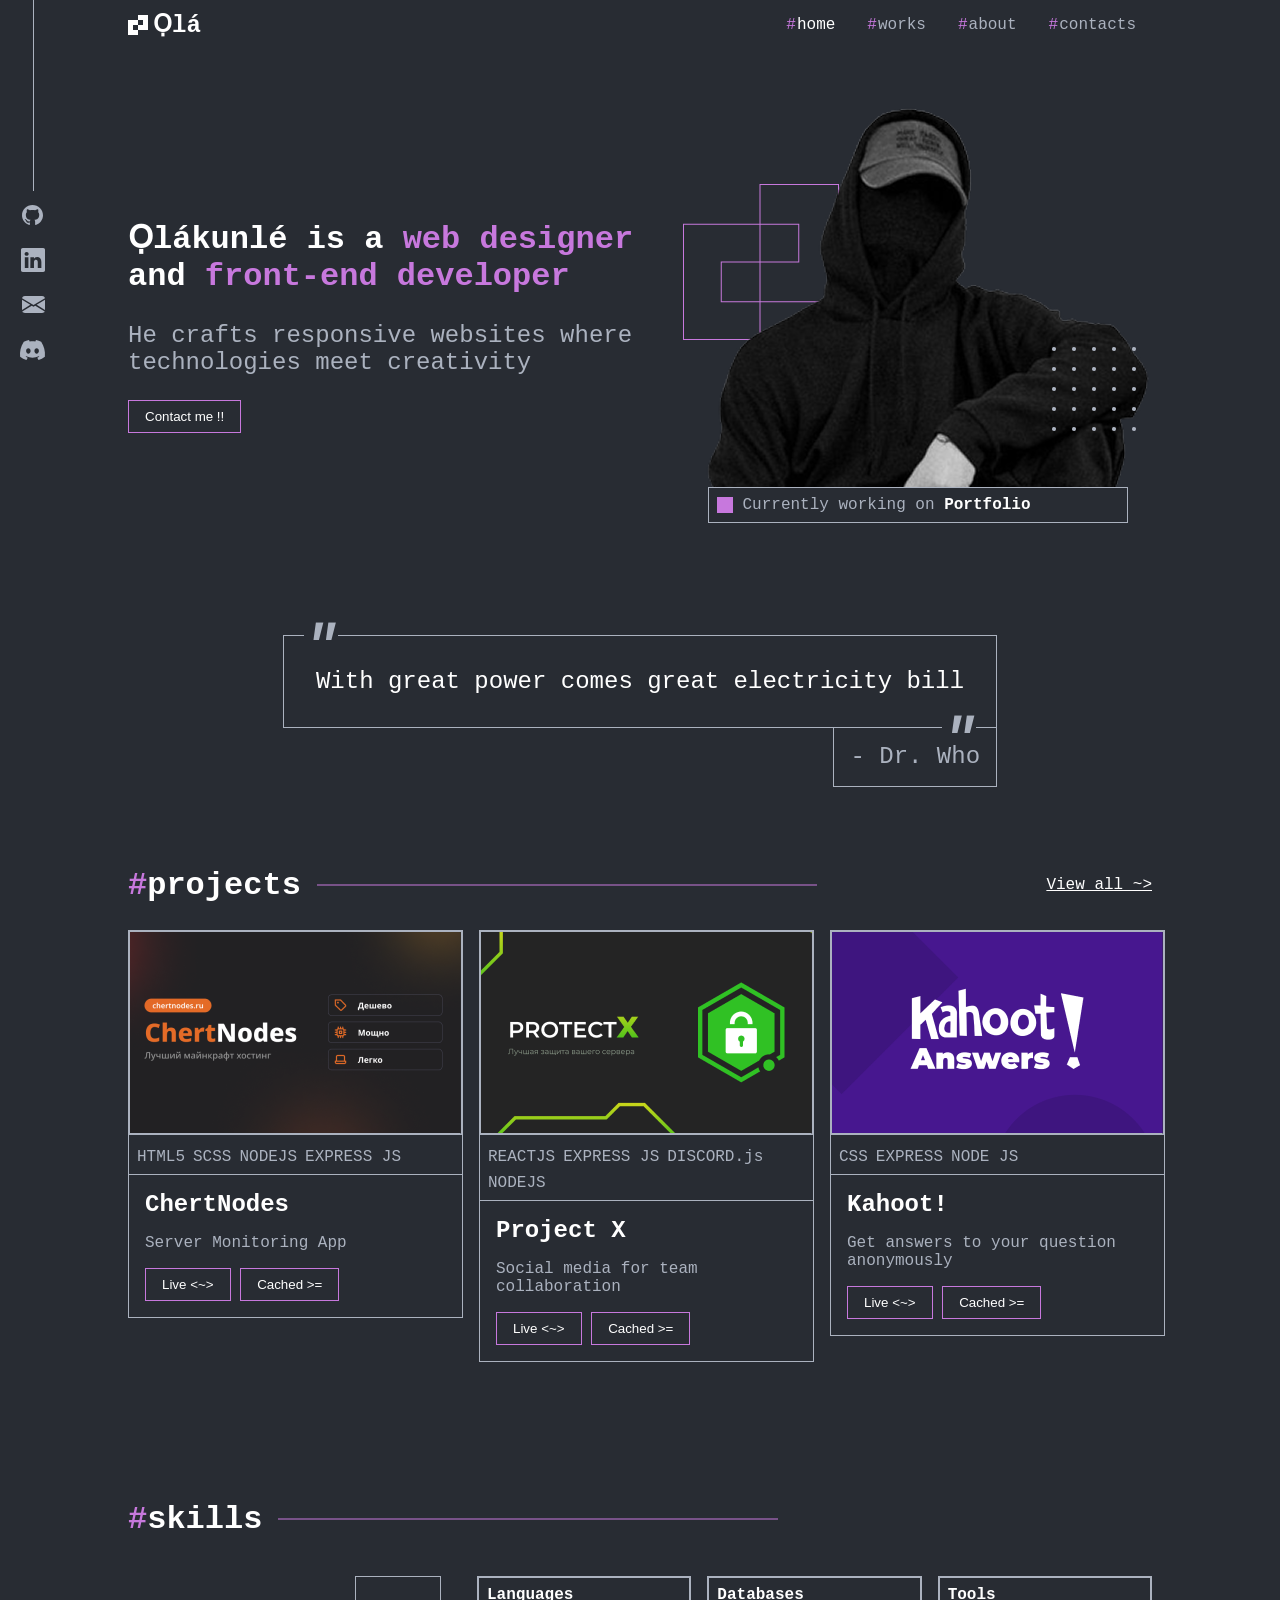
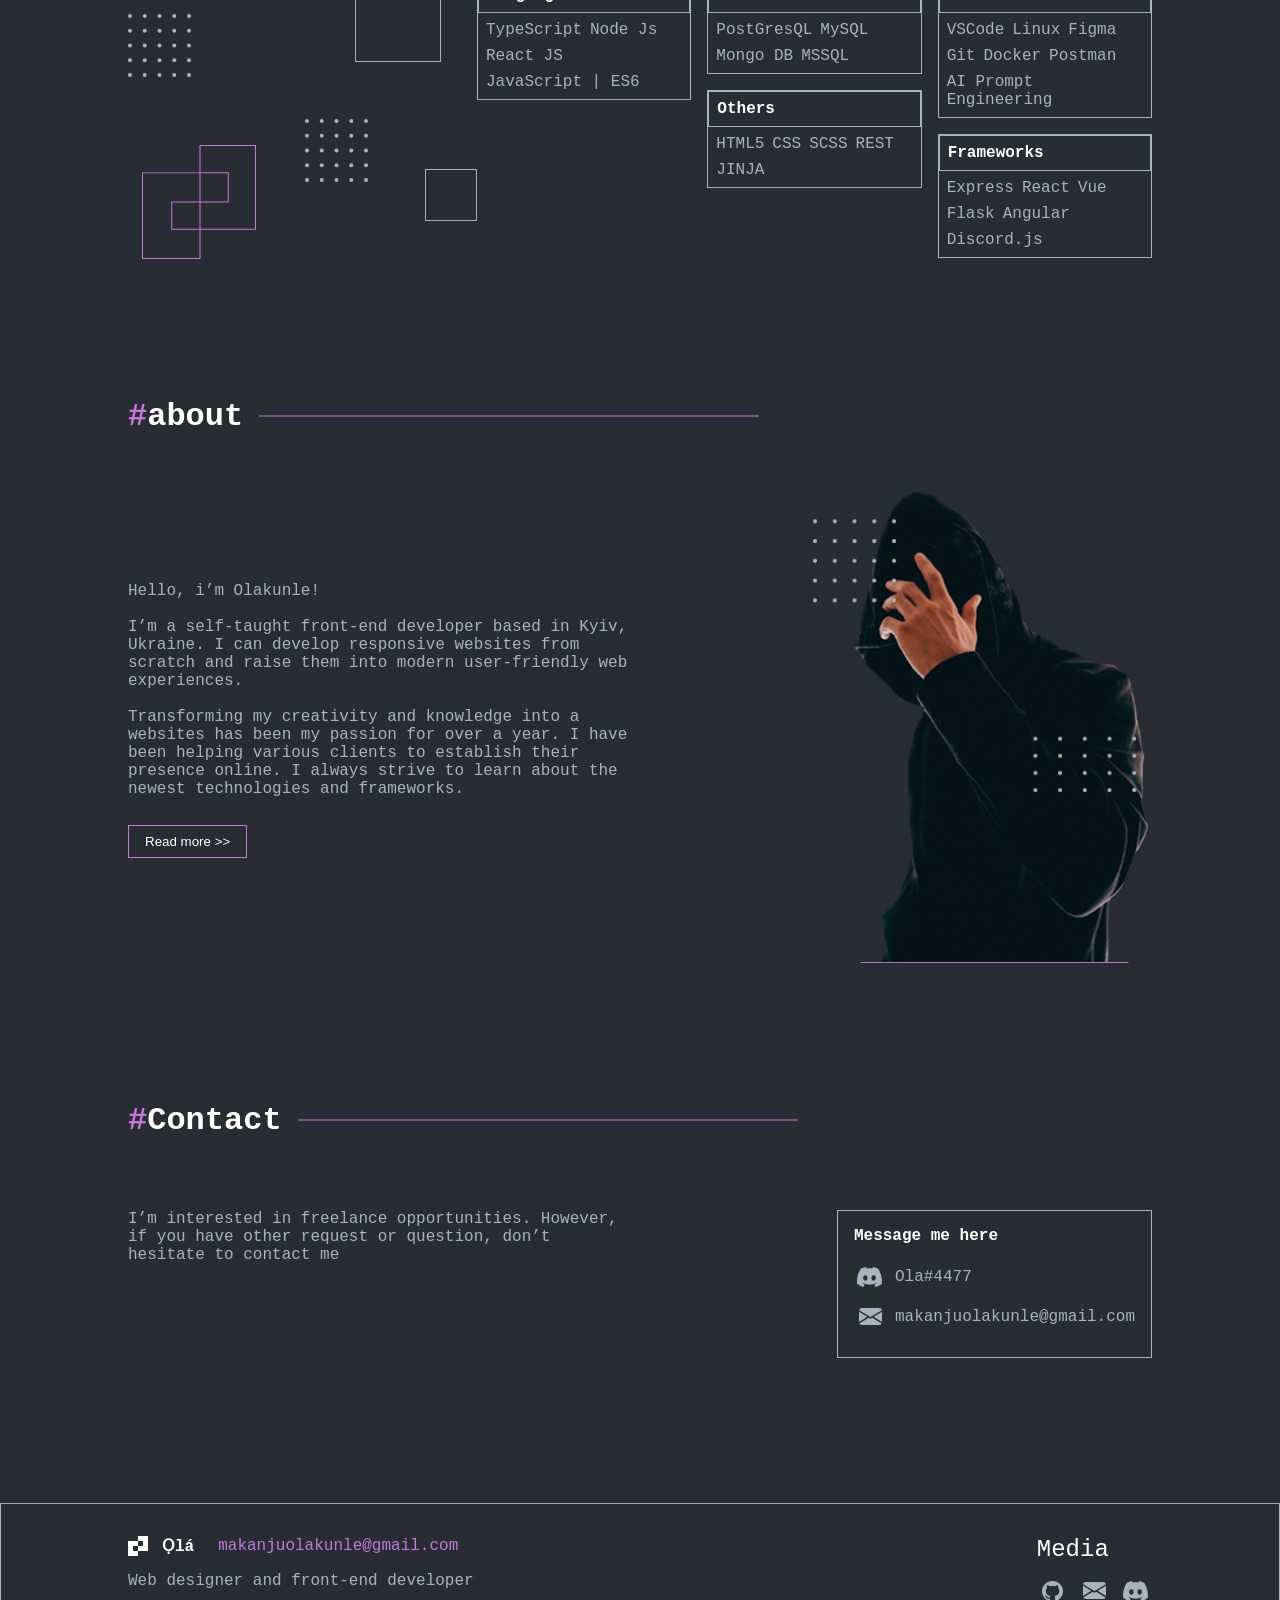
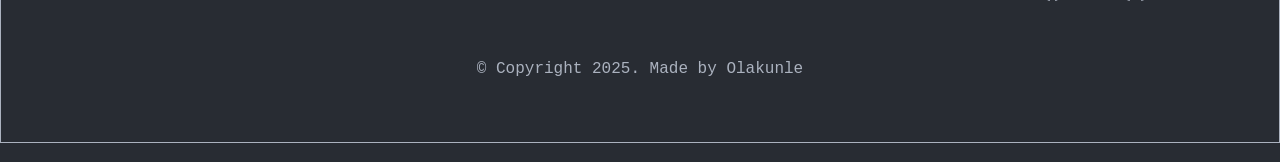
==== index.html @ f10565fb "adding portfolio landing page, structure and css" ====
<!DOCTYPE html>
<html lang="en">
<head>
    <meta charset="UTF-8">
    <meta name="viewport" content="width=device-width, initial-scale=1.0">
    <title>Portfolio</title>
    <link rel="stylesheet" href="global.css" />
    <link rel="stylesheet" href="theme.css" />
    <link rel="stylesheet" href="style.css" />
</head>
<body>
    <header>
        <nav class="navbar">
            <div class="logo-wrapper">
                <img src="assets/logo.svg" alt="website-logo" class="logo-img"/>
                <h1 class="logo">Ọlá</h1>
            </div>
            <ul class="nav-list">
                <li class="nav-item"><a href="index.html" class="nav-link">home</a></li>
                <li class="nav-item"><a href="works.html" class="nav-link">works</a></li>
                <li class="nav-item"><a href="about.html" class="nav-link">about</a></li>
                <li class="nav-item"><a href="contacts.html" class="nav-link">contacts</a></li>
            </ul>
        </nav>
    </header>

    <div class="social-links">
        <div class="social-links-line"></div>
        <ul>
            <li><a href="#"><img src="assets/Github.svg" alt="Github icon" /></a></li>
            <li><a href="#"><img src="assets/Linkedin.svg" alt="Github icon" /></a></li>
            <li><a href="#"><img src="assets/Email.svg" alt="Github icon" /></a></li>
            <li><a href="#"><img src="assets/Discord.svg" alt="Discord icon" /></a></li>
        </ul>
    </div>

    <main>
        <div class="main-container">
            <section class="hero">
                <div class="hero-content">
                    <h2>Ọlákunlé is a <span>web designer</span> and <span>front-end developer</span></h2>
                    <p>He crafts responsive websites where technologies meet creativity</p>
                    <button class="contact-button">Contact me !!</button>
                </div>
                <div class="hero-image">
                    <img src="assets/person.png" alt="photo of an anonymous web developer" />
                    <div class="portfolio-note-wrapper">
                        <div class="purple-square"></div>
                        <p class="portfolio-note">Currently working on <span>Portfolio</span></p>
                    </div>
                </div>
            </section>
            <section class="quote">
                <blockquote>With great power comes great electricity bill</blockquote>
                <figcaption>- Dr. Who</figcaption>
            </section>
            <section class="projects">
                <div class="section-header">
                    <h2>projects</h2>
                    <a href="projects.html" class="projects-link">View all ~></a>
                </div>
                <div class="project-cards">
                    <div class="project-card">
                        <img src="assets/pro2.png" alt="image of project" />
                        <ul>
                            <li>HTML5</li>
                            <li>SCSS</li>
                            <li>NODEJS</li>
                            <li>EXPRESS JS</li>
                        </ul>
                        <div class="project-info">
                            <h3>ChertNodes</h3>
                            <p>Server Monitoring App</p>
                            <div class="project-links">
                                <button><a>Live <~> </a></button>
                                <button><a>Cached >= </a></button>
                            </div>
                        </div>
                    </div>
                    <div class="project-card">
                        <img src="assets/pro3.png" alt="image of project" />
                        <ul>
                            <li>REACTJS</li>
                            <li>EXPRESS JS</li>
                            <li>DISCORD.js</li>
                            <li>NODEJS</li>
                        </ul>
                        <div class="project-info">
                            <h3>Project X</h3>
                            <p>Social media for team collaboration</p>
                            <div class="project-links">
                                <button><a>Live <~> </a></button>
                                <button><a>Cached >= </a></button>
                            </div>
                        </div>
                    </div>
                    <div class="project-card">
                        <img src="assets/pro1.png" alt="image of project" />
                        <ul>
                            <li>CSS</li>
                            <li>EXPRESS</li>
                            <li>NODE JS</li>
                        </ul>
                        <div class="project-info">
                            <h3>Kahoot!</h3>
                            <p>Get answers to your question anonymously</p>
                            <div class="project-links">
                                <button><a>Live <~> </a></button>
                                <button><a>Cached >= </a></button>
                            </div>
                        </div>
                    </div>
                </div>
            </section>
            <section class="skills">
                <div class="section-header">
                    <h2>skills</h2>
                </div>
                <div class="skills-content">
                    <img src="assets/skills.svg" alt="Illustration image of skills" />
                    <div class="skills-cards">
                        <div class="skill-group">
                            <div class="skill-category">
                                <h4>Languages</h4>
                                <ul>
                                    <li>TypeScript</li>
                                    <li>Node Js</li>
                                    <li>React JS</li>
                                    <li>JavaScript | ES6</li>
                                </ul>
                            </div>
                        </div>
                        <div class="skill-group">
                            <div class="skill-category">
                                <h4>Databases</h4>
                                <ul>
                                    <li>PostGresQL</li>
                                    <li>MySQL</li>
                                    <li>Mongo DB</li>
                                    <li>MSSQL</li>
                                </ul>
                            </div>
                            <div class="skill-category">
                                <h4>Others</h4>
                                <ul>
                                    <li>HTML5</li>
                                    <li>CSS</li>
                                    <li>SCSS</li>
                                    <li>REST</li>
                                    <li>JINJA</li>
                                </ul>
                            </div>
                        </div>
                        <div class="skill-group">
                            <div class="skill-category">
                                <h4>Tools</h4>
                                <ul>
                                    <li>VSCode</li>
                                    <li>Linux</li>
                                    <li>Figma</li>
                                    <li>Git</li>
                                    <li>Docker</li>
                                    <li>Postman</li>
                                    <li>AI Prompt Engineering</li>
                                </ul>
                            </div>
                            <div class="skill-category">
                                <h4>Frameworks</h4>
                                <ul>
                                    <li>Express</li>
                                    <li>React</li>
                                    <li>Vue</li>
                                    <li>Flask</li>
                                    <li>Angular</li>
                                    <li>Discord.js</li>
                                </ul>
                            </div>
                        </div>
                    </div>
                </div>
            </section>
            <section class="about">
                <div class="section-header">
                    <h2>about</h2>
                </div>
                <div class="about-content">
                    <div class="about-text">
                        <p>Hello, i’m Olakunle!
                        <br><br>
                        I’m a self-taught front-end developer based in Kyiv, Ukraine. I can develop responsive websites from scratch and raise them into modern user-friendly web experiences. 
                        <br><br>
                        Transforming my creativity and knowledge into a websites has been my passion for over a year. I have been helping various clients to establish their presence online. I always strive to learn about the newest technologies and frameworks.
                        </p>
                        <button>Read more >> </button>
                    </div>
                    <img src="assets/about.png" alt="dev image" />
                </div>
            </section>
            <section class="contacts">
                <div class="section-header">
                    <h2>Contact</h2>
                </div> 
                <div class="contact-content">
                    <p>I’m interested in freelance opportunities. However, if you have other request or question, don’t hesitate to contact me</p>
                    <div class="contacts-card">
                        <h4>Message me here</h4>
                        <div class="contact">
                            <img src="assets/Discord.svg" alt="discord icon" />
                            <span>Ola#4477</span>
                        </div>
                        <div class="contact">
                            <img src="assets/Email.svg" alt="email icon" />
                            <span>makanjuolakunle@gmail.com</span>
                        </div>
                    </div>
                </div>               
            </section>
        </div>
    </main>
    <footer>
        <div class="footer-container">
            <div class="footer-content">
                <div class="footer-info">
                    <div class="footer-logo-wrapper">
                        <div class="footer-logo">
                            <img src="assets/logo.svg" alt="site logo" class="logo-img" />
                            <h4>Ọlá</h4>
                        </div>
                        <a href="mailto:makanjuolakunle@gmail.com">makanjuolakunle@gmail.com</a>
                    </div>
                    <p>Web designer and front-end developer</p>
                </div>
                <div class="footer-media">
                    <h3>Media</h3>
                    <a href="https://github.com/Macrichie"><img src="assets/Github.svg" alt="github image" /></a>
                    <a href="mailto:makanjuolakunle@gmail.com"><img src="assets/Email.svg" alt="email image" /></a>
                    <a href="https://discord.com/Ola#4477"><img src="assets/Discord.svg" alt="discord image" /></a>
                </div>
            </div>
            <p class="copyright">© Copyright 2025. Made by Olakunle</p>
        </div>
    </footer>
</body>
</html>
---- global.css ----
body {
    font-family: "Fira Code", monospace;
    margin: 0;
    background-color: var(--background);
}

h1, h2, h3, h4, h5, h6 {
    color: var(--white);
}

h2 {
    font-size: 32px;
}

p {
    color: var(--gray);
}

ul {
    list-style: none;
}

button {
    background-color: transparent;
    border: 1px solid var(--primary);
    color: var(--white);
    padding: 8px 16px;
    cursor: pointer;
    transition: background-color 0.5s ease;
}

button:hover {
    background-color: var(--primary);
}

a { 
    color: var(--white);
    text-decoration: none;
}
---- theme.css ----
:root {
    --primary: #C778DD;
    --gray: #ABB2BF;
    --background: #282C33;
    --white: #FFFFFF;
}
---- style.css ----
header {
    margin-top: 10px;
}

section-header {
    padding-top: 32px;
    padding-bottom: 8px;
}

.navbar {
    display: flex;
    justify-content: space-between;
    align-items: center;
    max-width: 1024px;
    margin: 0 auto;
}

.logo-wrapper {
    display: flex;
    align-items: center;
}

.logo-img {
    width: 20px;
    height: 20px;
    margin-right: 5px;
}

.logo {
    margin: 0;
    font-size: 24px;
}

.nav-list {
    margin: 0;
    padding: 0;
    display: flex;
}

.nav-item {
    margin: 0 16px;
}

.nav-link {
    color: var(--gray);
    text-decoration: none;
}

.nav-link[href="index.html"] {
    color: var(--white);
}

.nav-link::before {
    content: '#';
    color: var(--primary);
    margin-right: 1px;
}

.main-container {
    max-width: 1024px;
    margin: 0 auto;
    display: flex;
    flex-direction: column;
    gap: 112px;
}

.hero {
    display: flex;
    justify-content: space-around;
    align-items: center;
    gap: 18px;
    margin-top: 62px;
}

.hero-content {
    flex: 1;
}

.hero-content h2 {
    font-size: 32px;
}

.hero-content span {
    color: var(--primary);
}

.hero-content p {
    font-size: 24px;
}



.hero-image {
    display: flex;
    flex-direction: column;
    align-items: center;
}


.purple-square {
    width: 16px;
    height: 16px;
    background-color: var(--primary);
}

.portfolio-note-wrapper {
    display: flex;
    align-items: center;
    gap: 10px;
    border: 1px solid var(--gray);
    padding: 8px;
    width: 402px;
}

.portfolio-note {
    font-size: 16px;
    margin: 0;
}

.portfolio-note span{
    color: var(--white);
    font-weight: bold;
}


/* Quote Section */

.quote {
    text-align: center;
    border: 1px solid var(--gray);
    margin: 0 auto;
    position: relative;
}

.quote blockquote {
    color: var(--white);
    font-size: 24px;
    padding: 32px;
    margin: 0;
}

.quote blockquote::before, .quote blockquote::after {
    content: '"';
    position: absolute;
    color: var(--gray);
    font-style: italic;
    top: -20px;
    font-size: 56px;
    font-weight: bold;
    background-image: linear-gradient(var(--background), var(--background));
    background-size: 100% 45%;
    background-repeat: no-repeat;
}

.quote blockquote::before {
    top: -20px;
    left: 20px;
}

.quote blockquote::after {
    top: 73px;
    right: 20px;
}

.quote figcaption {
    position: absolute;
    color: var(--gray);
    font-size: 24px;
    padding: 16px;
    border: 1px solid var(--gray);
    border-top: none;
    right: -1px;
}


/* Social links */

.social-links {
    position: fixed;
    display: flex;
    flex-direction: column;
    align-items: center;
    justify-content: center;
    left: 17px;
    top: 0;
    gap: 8px;
}

.social-links-line {
    width: 1px;
    height: 191px;
    background-color: var(--gray);
}

.social-links ul {
    margin: 0;
    padding: 0;
    display: flex;
    flex-direction: column;
    gap: 8px;
}

/* Projects Section */

.projects {
    display: flex;
    flex-direction: column;
}

.section-header {
    display: flex;
    justify-content: space-between;
    align-items: center;
}

.section-header h2 {
    position: relative;
}

.section-header h2::before {
    content: "#";
    color: var(--primary);
}


.section-header h2::after {
    content: "";
    background-color: var(--primary);
    width: 500px;
    height: 1px;
    position: absolute;
    right: -16px;
    top: 50%;
    transform: translate(100%, -50%);
}

.section-header a {
    color: var(--white);
    text-decoration: underline;
}

.project-cards {
    display: grid;
    grid-template-columns: repeat(3, 1fr);
    gap: 16px;
    align-items: start;
}

.project-card, .project-card img {
    border: 1px solid var(--gray);
}

.project-cards ul {
    display: flex;
    flex-wrap: wrap;
    gap: 8px;
    color: var(--gray);
    border-bottom: 1px solid var(--gray);
    margin: 0;
    padding: 8px;
}

.project-info {
    padding: 16px;
    display: flex;
    flex-direction: column;
    gap: 16px;
}

.project-info h3 {
    font-size: 24px;
    margin: 0;
}

.project-info p {
    margin: 0;
}


/* Skills */
.skills {
    display: flex;
    flex-direction: column;
    gap: 12px;
}

.skills-content {
    display: flex;
    justify-content: space-between;
}

.skills-cards {
    display: flex;
    gap: 16px;
}

.skill-group {
    display: flex;
    flex-direction: column;
    gap: 16px;
}

.skill-category {
    border: 1px solid var(--gray);
    max-width: 300px;
    min-width: 200px;
}

.skill-category h4 {
    margin: 0;
    padding: 8px;
    border: 1px solid var(--gray);
}

.skill-category ul {
    display: flex;
    flex-wrap: wrap;
    padding: 8px;
    gap: 8px;
    color: var(--gray);
    margin: 0;
}

/* About section */
.about-content {
    display: flex;
    align-items: center;
    justify-content: space-between;
}

.about-text {
    max-width: 515px;
}

.about-text p {
    margin-bottom: 27px;
}

.about-content img {
    max-width: 339px;
    animation:  upAndDownAnimation 4s ease-in-out infinite;
}

@keyframes upAndDownAnimation {
    0%, 100% {
        transform: translateY(0);
    }
    50% {
        transform: translateY(-20px);
    }
}


/* Contact section */

.contact-content {
    display: flex;
    justify-content: space-between;
    margin-top: 45px;
}

.contact-content p {
    max-width: 505px;
    margin-top: 0;
}

.contacts-card {
    border: 1px solid var(--gray);
    padding: 16px;
}

.contacts-card h4 {
    margin-top: 0;
    margin-bottom: 16px;
    font-weight: 600;
}

.contact {
    color: var(--gray);
    display: flex;
    gap: 9px;
    align-items: center;
    margin-bottom: 8px;
}

/* Footer section */

footer {
    border: 1px solid var(--gray);
    padding: 32px 0;
    margin-top: 145px;
}

.footer-container {
    max-width: 1024px;
    margin: 0 auto;
}

.footer-content {
    display: flex;
    justify-content: space-between;
}

.footer-logo {
    display: flex;
    align-items: center;
    gap: 9px;
}

.footer-logo h4 {
    margin: 0;
}

.footer-logo-wrapper {
    display: flex;
    align-items: center;
    gap: 24px;
}

.footer-logo-wrapper  a {
    color: var(--primary);
    transition: color 0.5s ease-in;
}

.footer-logo-wrapper  a:hover {
    color: var(--white);
    font-weight: 500;
}

.footer-media h3 {
    margin-bottom: 12px;
    margin-top: 0;
    font-size: 24px;
    font-weight: 500;
}

.copyright {
    text-align: center;
    margin: 48px 0 32px 0;
}
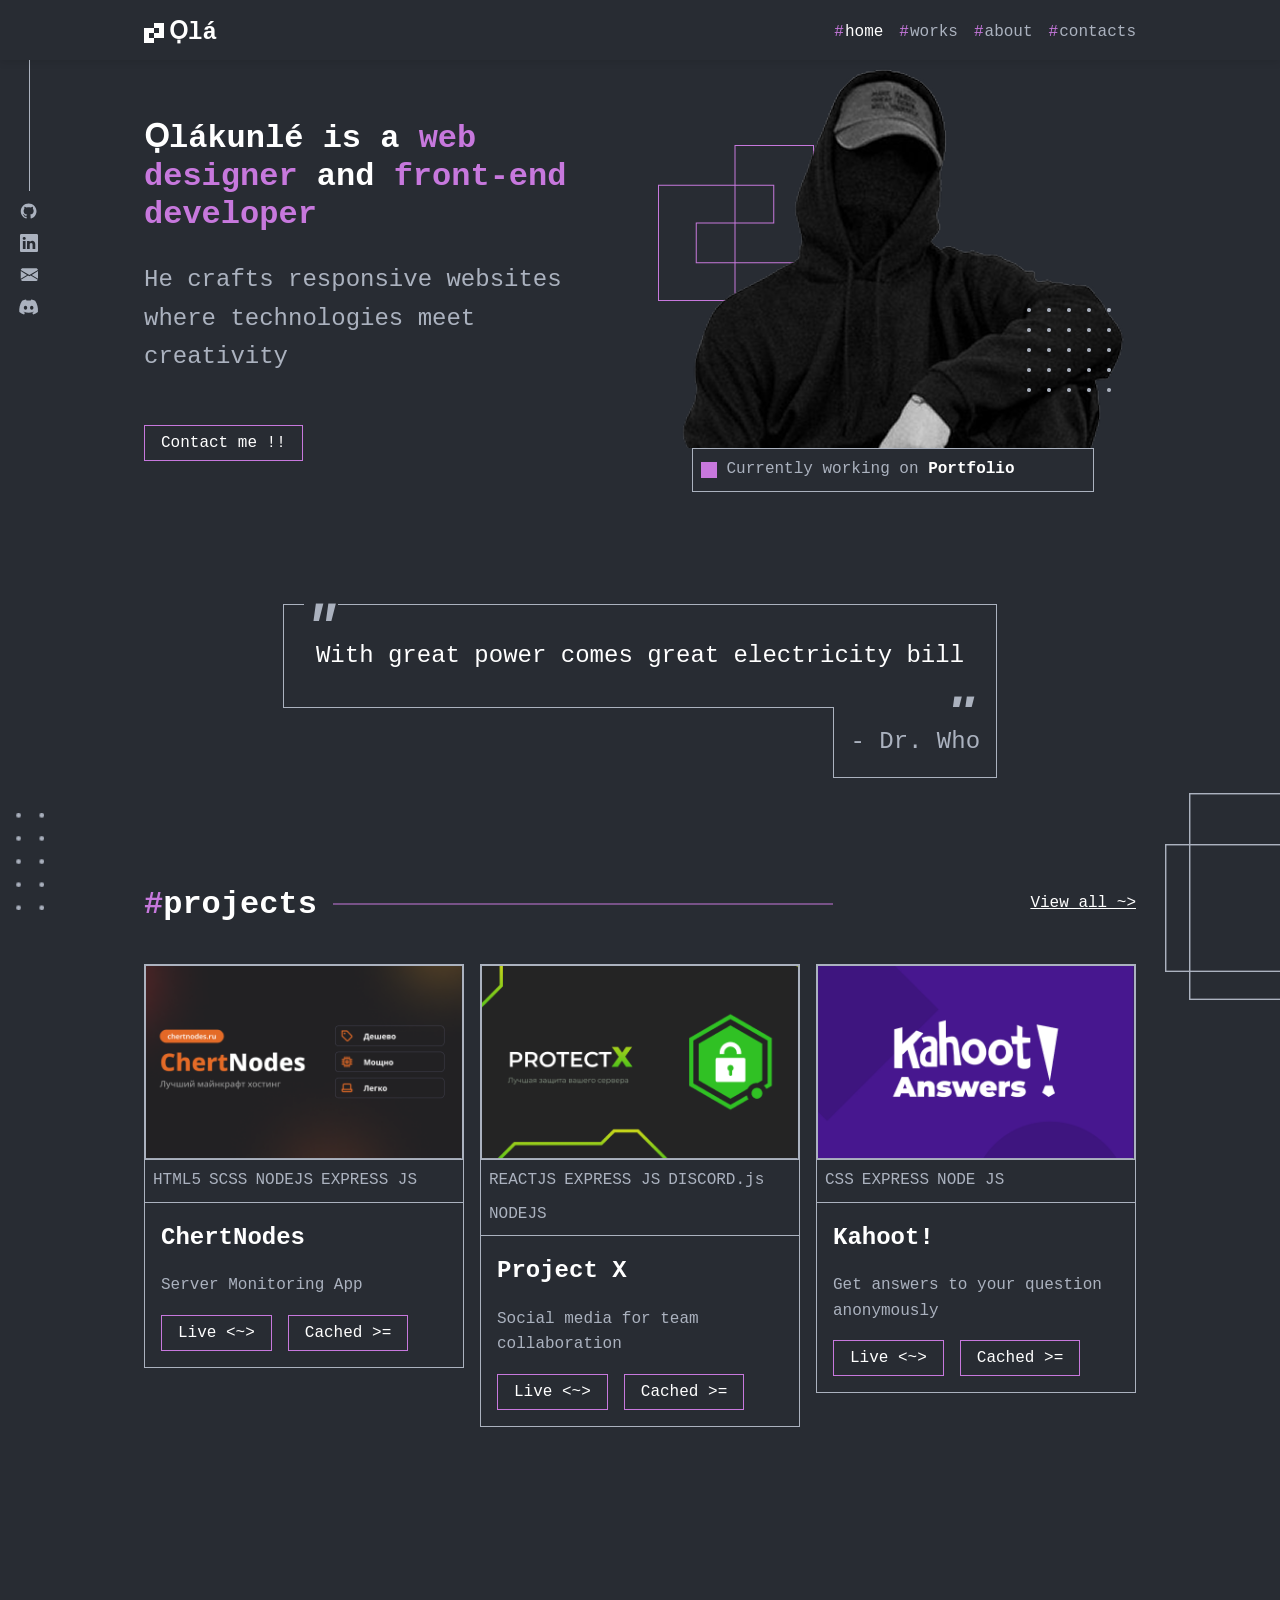
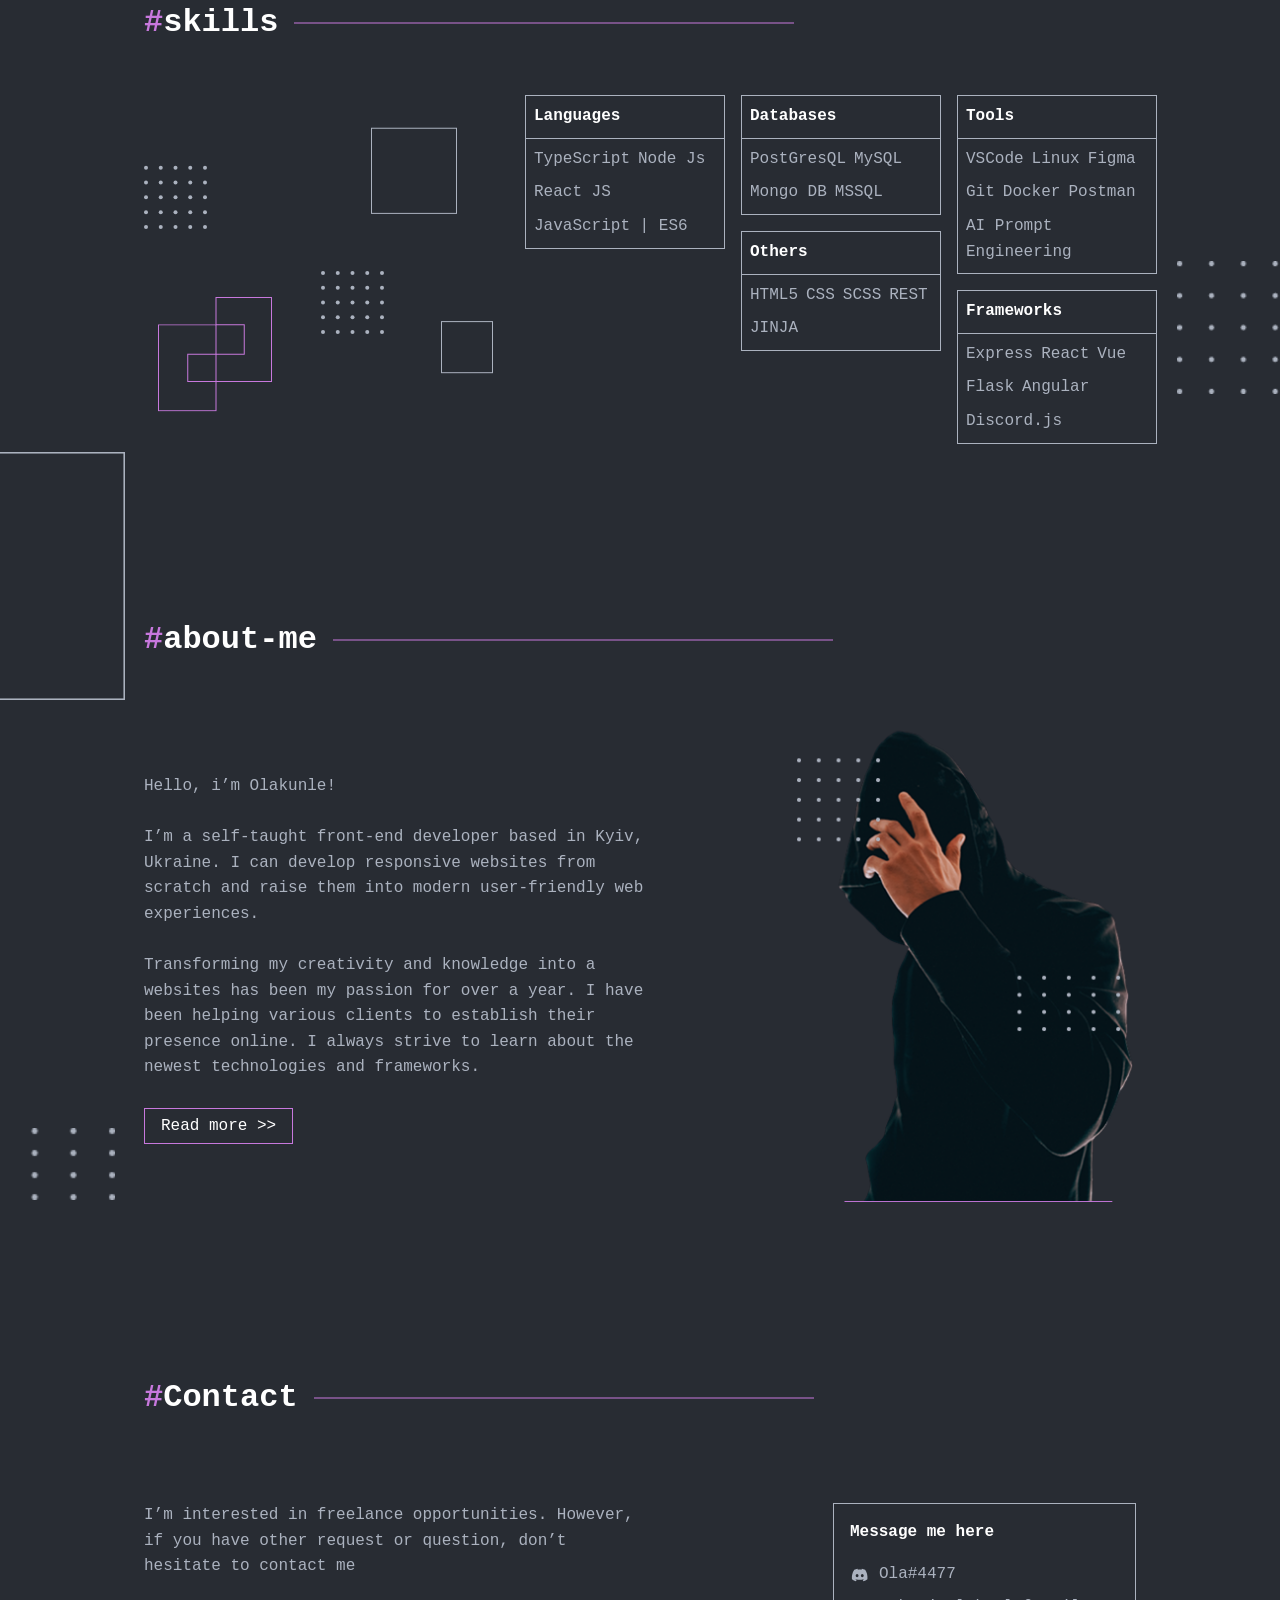
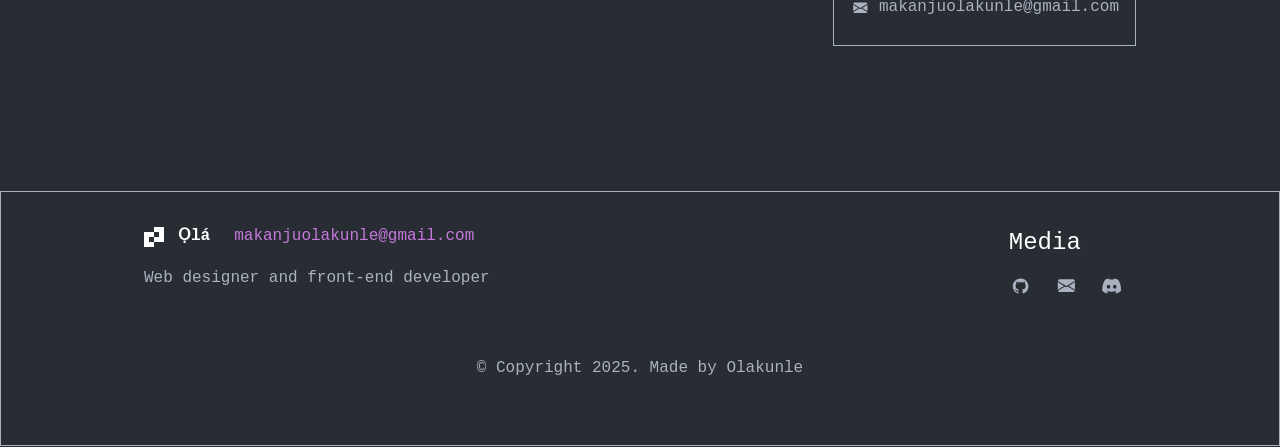
==== commit ea8d35f5: "Completed works, about, contacts page and their respective CSS." ====
--- a/index.html
+++ b/index.html
@@ -3,7 +3,8 @@
 <head>
     <meta charset="UTF-8">
     <meta name="viewport" content="width=device-width, initial-scale=1.0">
-    <title>Portfolio</title>
+    <meta name="description" content="Ọlá - Web designer and front-end developer portfolio">
+    <title>Portfolio - Ọlá</title>
     <link rel="stylesheet" href="global.css" />
     <link rel="stylesheet" href="theme.css" />
     <link rel="stylesheet" href="style.css" />
@@ -15,8 +16,8 @@
                 <img src="assets/logo.svg" alt="website-logo" class="logo-img"/>
                 <h1 class="logo">Ọlá</h1>
             </div>
-            <ul class="nav-list">
-                <li class="nav-item"><a href="index.html" class="nav-link">home</a></li>
+            <ul class="nav-list" role="navigation" aria-label="Main navigation">
+                <li class="nav-item"><a href="index.html" class="nav-link" aria-current="page">home</a></li>
                 <li class="nav-item"><a href="works.html" class="nav-link">works</a></li>
                 <li class="nav-item"><a href="about.html" class="nav-link">about</a></li>
                 <li class="nav-item"><a href="contacts.html" class="nav-link">contacts</a></li>
@@ -24,23 +25,29 @@
         </nav>
     </header>
 
-    <div class="social-links">
-        <div class="social-links-line"></div>
+    <aside class="social-links" aria-label="Social media links">
+        <div class="social-links-line" aria-hidden="true"></div>
         <ul>
-            <li><a href="#"><img src="assets/Github.svg" alt="Github icon" /></a></li>
-            <li><a href="#"><img src="assets/Linkedin.svg" alt="Github icon" /></a></li>
-            <li><a href="#"><img src="assets/Email.svg" alt="Github icon" /></a></li>
-            <li><a href="#"><img src="assets/Discord.svg" alt="Discord icon" /></a></li>
+            <li><a href="https://github.com/Macrichie" target="_blank" rel="noopener noreferrer" aria-label="Visit GitHub profile"><img src="assets/Github.svg" alt="Github icon" /></a></li>
+            <li><a href="https://linkedin.com" target="_blank" rel="noopener noreferrer" aria-label="Visit LinkedIn profile"><img src="assets/Linkedin.svg" alt="LinkedIn icon" /></a></li>
+            <li><a href="mailto:makanjuolakunle@gmail.com" aria-label="Send email"><img src="assets/Email.svg" alt="Email icon" /></a></li>
+            <li><a href="https://discord.com" target="_blank" rel="noopener noreferrer" aria-label="Visit Discord profile"><img src="assets/Discord.svg" alt="Discord icon" /></a></li>
         </ul>
-    </div>
+    </aside>
 
+    <img src="assets/home1.png" alt="dots" class="front-image">
+    <img src="assets/home2.png" alt="dots" class="front-image2">
+    <img src="assets/home3.png" alt="dots" class="front-image3">
+    <img src="assets/home4.png" alt="dots" class="front-image4">
+    <img src="assets/home5.png" alt="dots" class="front-image5">
+    <img src="assets/home6.png" alt="dots" class="front-image6">
     <main>
         <div class="main-container">
             <section class="hero">
                 <div class="hero-content">
                     <h2>Ọlákunlé is a <span>web designer</span> and <span>front-end developer</span></h2>
                     <p>He crafts responsive websites where technologies meet creativity</p>
-                    <button class="contact-button">Contact me !!</button>
+                    <a href="contacts.html"><button class="contact-button">Contact me !!</button></a>
                 </div>
                 <div class="hero-image">
                     <img src="assets/person.png" alt="photo of an anonymous web developer" />
@@ -50,14 +57,14 @@
                     </div>
                 </div>
             </section>
-            <section class="quote">
-                <blockquote>With great power comes great electricity bill</blockquote>
+            <section class="quote" aria-label="Quote">
+                <blockquote cite="https://example.com">With great power comes great electricity bill</blockquote>
                 <figcaption>- Dr. Who</figcaption>
             </section>
             <section class="projects">
                 <div class="section-header">
                     <h2>projects</h2>
-                    <a href="projects.html" class="projects-link">View all ~></a>
+                    <a href="works.html" class="projects-link">View all ~></a>
                 </div>
                 <div class="project-cards">
                     <div class="project-card">
@@ -72,8 +79,8 @@
                             <h3>ChertNodes</h3>
                             <p>Server Monitoring App</p>
                             <div class="project-links">
-                                <button><a>Live <~> </a></button>
-                                <button><a>Cached >= </a></button>
+                                <button><a href="#" target="_blank" rel="noopener noreferrer">Live <~> </a></button>
+                                <button><a href="#" target="_blank" rel="noopener noreferrer">Cached >= </a></button>
                             </div>
                         </div>
                     </div>
@@ -89,8 +96,8 @@
                             <h3>Project X</h3>
                             <p>Social media for team collaboration</p>
                             <div class="project-links">
-                                <button><a>Live <~> </a></button>
-                                <button><a>Cached >= </a></button>
+                                <button><a href="#" target="_blank" rel="noopener noreferrer">Live <~> </a></button>
+                                <button><a href="#" target="_blank" rel="noopener noreferrer">Cached >= </a></button>
                             </div>
                         </div>
                     </div>
@@ -105,8 +112,8 @@
                             <h3>Kahoot!</h3>
                             <p>Get answers to your question anonymously</p>
                             <div class="project-links">
-                                <button><a>Live <~> </a></button>
-                                <button><a>Cached >= </a></button>
+                                <button><a href="#" target="_blank" rel="noopener noreferrer">Live <~> </a></button>
+                                <button><a href="#" target="_blank" rel="noopener noreferrer">Cached >= </a></button>
                             </div>
                         </div>
                     </div>
@@ -181,7 +188,7 @@
             </section>
             <section class="about">
                 <div class="section-header">
-                    <h2>about</h2>
+                    <h2>about-me</h2>
                 </div>
                 <div class="about-content">
                     <div class="about-text">
@@ -191,7 +198,7 @@
                         <br><br>
                         Transforming my creativity and knowledge into a websites has been my passion for over a year. I have been helping various clients to establish their presence online. I always strive to learn about the newest technologies and frameworks.
                         </p>
-                        <button>Read more >> </button>
+                        <a href="about.html"><button>Read more >> </button></a>
                     </div>
                     <img src="assets/about.png" alt="dev image" />
                 </div>
--- a/global.css
+++ b/global.css
@@ -1,7 +1,13 @@
+* {
+    box-sizing: border-box;
+}
+
 body {
     font-family: "Fira Code", monospace;
     margin: 0;
     background-color: var(--background);
+    color: var(--gray);
+    line-height: 1.6;
 }
 
 h1, h2, h3, h4, h5, h6 {
@@ -26,14 +32,36 @@
     color: var(--white);
     padding: 8px 16px;
     cursor: pointer;
-    transition: background-color 0.5s ease;
+    transition: all 0.3s ease;
+    font-family: "Fira Code", monospace;
+    font-size: 16px;
 }
 
 button:hover {
     background-color: var(--primary);
+    transform: translateY(-2px);
+}
+
+button:active {
+    transform: translateY(0);
+}
+
+button:focus {
+    outline: 2px solid var(--primary);
+    outline-offset: 2px;
 }
 
 a { 
     color: var(--white);
     text-decoration: none;
+    transition: color 0.3s ease;
+}
+
+a:hover {
+    color: var(--primary);
+}
+
+a:focus {
+    outline: 2px solid var(--primary);
+    outline-offset: 2px;
 }
--- a/style.css
+++ b/style.css
@@ -1,8 +1,15 @@
 header {
-    margin-top: 10px;
-}
-
-section-header {
+    position: fixed;
+    top: 0;
+    width: 100%;
+    z-index: 100;
+    background-color: var(--background);
+    height: 60px;
+    padding-top: 14px;
+    box-shadow: 0 2px 8px rgba(0, 0, 0, 0.1);
+}
+
+.section-header {
     padding-top: 32px;
     padding-bottom: 8px;
 }
@@ -13,6 +20,18 @@
     align-items: center;
     max-width: 1024px;
     margin: 0 auto;
+    padding: 0 16px;
+}
+
+@media (max-width: 768px) {
+    .navbar {
+        flex-wrap: wrap;
+    }
+    
+    .nav-list {
+        flex-wrap: wrap;
+        gap: 8px;
+    }
 }
 
 .logo-wrapper {
@@ -35,15 +54,22 @@
     margin: 0;
     padding: 0;
     display: flex;
-}
-
-.nav-item {
+    gap: 16px;
+}
+
+/* .nav-item {
     margin: 0 16px;
-}
+} */
 
 .nav-link {
     color: var(--gray);
     text-decoration: none;
+    transition: color 0.3s ease;
+    position: relative;
+}
+
+.nav-link:hover {
+    color: var(--white);
 }
 
 .nav-link[href="index.html"] {
@@ -62,6 +88,13 @@
     display: flex;
     flex-direction: column;
     gap: 112px;
+    padding: 0 16px;
+}
+
+@media (max-width: 768px) {
+    .main-container {
+        gap: 64px;
+    }
 }
 
 .hero {
@@ -72,12 +105,34 @@
     margin-top: 62px;
 }
 
+@media (max-width: 768px) {
+    .hero {
+        flex-direction: column;
+        text-align: center;
+    }
+    
+    .hero-image {
+        margin-top: 32px;
+    }
+}
+
 .hero-content {
     flex: 1;
 }
 
 .hero-content h2 {
     font-size: 32px;
+    line-height: 1.2;
+}
+
+@media (max-width: 768px) {
+    .hero-content h2 {
+        font-size: 24px;
+    }
+    
+    .hero-content p {
+        font-size: 18px;
+    }
 }
 
 .hero-content span {
@@ -94,6 +149,12 @@
     display: flex;
     flex-direction: column;
     align-items: center;
+    flex: 1;
+}
+
+.hero-image img {
+    max-width: 100%;
+    height: auto;
 }
 
 
@@ -110,6 +171,13 @@
     border: 1px solid var(--gray);
     padding: 8px;
     width: 402px;
+    max-width: 100%;
+}
+
+@media (max-width: 768px) {
+    .portfolio-note-wrapper {
+        width: 100%;
+    }
 }
 
 .portfolio-note {
@@ -130,6 +198,7 @@
     border: 1px solid var(--gray);
     margin: 0 auto;
     position: relative;
+    max-width: 100%;
 }
 
 .quote blockquote {
@@ -137,6 +206,13 @@
     font-size: 24px;
     padding: 32px;
     margin: 0;
+}
+
+@media (max-width: 768px) {
+    .quote blockquote {
+        font-size: 18px;
+        padding: 24px;
+    }
 }
 
 .quote blockquote::before, .quote blockquote::after {
@@ -170,6 +246,15 @@
     border: 1px solid var(--gray);
     border-top: none;
     right: -1px;
+    background-color: var(--background);
+}
+
+@media (max-width: 768px) {
+    .quote figcaption {
+        position: static;
+        border-top: 1px solid var(--gray);
+        margin-top: 16px;
+    }
 }
 
 
@@ -184,6 +269,13 @@
     left: 17px;
     top: 0;
     gap: 8px;
+    z-index: 50;
+}
+
+@media (max-width: 768px) {
+    .social-links {
+        display: none;
+    }
 }
 
 .social-links-line {
@@ -200,6 +292,107 @@
     gap: 8px;
 }
 
+.social-links ul li a {
+    display: block;
+    transition: transform 0.3s ease;
+}
+
+.social-links ul li a:hover {
+    transform: translateY(-3px);
+}
+
+.social-links ul li a img {
+    width: 24px;
+    height: 24px;
+    display: block;
+}
+
+/* Home page image */
+.front-image {
+  position: absolute;
+  bottom: -10px;      /* pushes image outside container */
+  left: 0%;
+  width: 44px;
+  z-index: 2;
+}
+
+.front-image2 {
+  position: absolute;
+  bottom: -1400px;      /* pushes image outside container */
+  left: 0%;
+  width: 125px;
+  z-index: 1;
+}
+
+.front-image3 {
+  position: absolute;
+  bottom: -1900px;      /* pushes image outside container */
+  left: 0%;
+  width: 115px;
+  z-index: 1;
+}
+
+.front-image4 {
+  position: absolute;
+  bottom: -72px;      /* pushes image outside container */
+  right: 0%;
+  width: 115px;
+  z-index: 1;
+}
+
+.front-image5 {
+  position: absolute;
+  bottom: -1094px;      /* pushes image outside container */
+  right: 0%;
+  width: 103px;
+  z-index: 1;
+}
+
+.front-image6 {
+  position: absolute;
+  bottom: -100px;      /* pushes image outside container */
+  right: 0%;
+  width: 91px;
+  z-index: 1;
+}
+
+/* works page */
+.front-works-image {
+  position: absolute;
+  bottom: -10px;      /* pushes image outside container */
+  left: 0%;
+  width: 30px;
+  z-index: 1;
+  height: 90px;
+}
+
+.front-works-image2 {
+  position: absolute;
+  bottom: -900px;      /* pushes image outside container */
+  left: 0%;
+  width: 60px;
+  height: 105;
+  z-index: 1;
+}
+
+.front-works-image3 {
+  position: absolute;
+  bottom: -400px;      /* pushes image outside container */
+  left: 0%;
+  width: 125px;
+  z-index: 1;
+}
+
+/* Contacts */
+.front-contacts-image3 {
+  position: absolute;
+  bottom: 700px;      /* pushes image outside container */
+  left: 0%;
+  width: 105px;
+  z-index: 1;
+}
+
+
 /* Projects Section */
 
 .projects {
@@ -221,7 +414,6 @@
     content: "#";
     color: var(--primary);
 }
-
 
 .section-header h2::after {
     content: "";
@@ -232,6 +424,19 @@
     right: -16px;
     top: 50%;
     transform: translate(100%, -50%);
+    max-width: calc(100vw - 600px);
+}
+
+@media (max-width: 1200px) {
+    .section-header h2::after {
+        width: 300px;
+    }
+}
+
+@media (max-width: 768px) {
+    .section-header h2::after {
+        display: none;
+    }
 }
 
 .section-header a {
@@ -246,8 +451,35 @@
     align-items: start;
 }
 
-.project-card, .project-card img {
-    border: 1px solid var(--gray);
+@media (max-width: 1024px) {
+    .project-cards {
+        grid-template-columns: repeat(2, 1fr);
+    }
+}
+
+@media (max-width: 768px) {
+    .project-cards {
+        grid-template-columns: 1fr;
+    }
+}
+
+.project-card {
+    border: 1px solid var(--gray);
+    transition: transform 0.3s ease, border-color 0.3s ease;
+    background-color: var(--background);
+}
+
+.project-card:hover {
+    transform: translateY(-4px);
+    border-color: var(--primary);
+}
+
+.project-card img {
+    border: 1px solid var(--gray);
+    width: 100%;
+    height: auto;
+    display: block;
+    object-fit: cover;
 }
 
 .project-cards ul {
@@ -276,6 +508,25 @@
     margin: 0;
 }
 
+.project-links {
+    display: flex;
+    gap: 16px;
+}
+
+.project-links button {
+    margin: 0;
+    white-space: nowrap;
+}
+
+.project-links button a {
+    color: var(--white);
+    text-decoration: none;
+}
+
+.contact-button {
+    margin-top: 24px;
+    font-size: 16px;
+}
 
 /* Skills */
 .skills {
@@ -287,6 +538,18 @@
 .skills-content {
     display: flex;
     justify-content: space-between;
+    gap: 32px;
+}
+
+@media (max-width: 1024px) {
+    .skills-content {
+        flex-direction: column;
+    }
+    
+    .skills-content img {
+        max-width: 100%;
+        height: auto;
+    }
 }
 
 .skills-cards {
@@ -304,12 +567,20 @@
     border: 1px solid var(--gray);
     max-width: 300px;
     min-width: 200px;
+    transition: border-color 0.3s ease;
+}
+
+.skill-category:hover {
+    border-color: var(--primary);
 }
 
 .skill-category h4 {
     margin: 0;
     padding: 8px;
-    border: 1px solid var(--gray);
+    border-bottom: 1px solid var(--gray);
+    border-left: none;
+    border-right: none;
+    border-top: none;
 }
 
 .skill-category ul {
@@ -322,10 +593,27 @@
 }
 
 /* About section */
+
 .about-content {
     display: flex;
     align-items: center;
     justify-content: space-between;
+    gap: 32px;
+}
+
+.about-skills-cards {
+    display: flex;
+    flex-direction: row;
+    align-content: center;
+    justify-content: space-between;
+    margin-right: 5px;
+}
+
+@media (max-width: 768px) {
+    .about-content {
+        flex-direction: column;
+        text-align: center;
+    }
 }
 
 .about-text {
@@ -338,7 +626,9 @@
 
 .about-content img {
     max-width: 339px;
-    animation:  upAndDownAnimation 4s ease-in-out infinite;
+    width: 100%;
+    height: auto;
+    animation: upAndDownAnimation 4s ease-in-out infinite;
 }
 
 @keyframes upAndDownAnimation {
@@ -357,6 +647,13 @@
     display: flex;
     justify-content: space-between;
     margin-top: 45px;
+    gap: 32px;
+}
+
+@media (max-width: 768px) {
+    .contact-content {
+        flex-direction: column;
+    }
 }
 
 .contact-content p {
@@ -367,6 +664,11 @@
 .contacts-card {
     border: 1px solid var(--gray);
     padding: 16px;
+    transition: border-color 0.3s ease;
+}
+
+.contacts-card:hover {
+    border-color: var(--primary);
 }
 
 .contacts-card h4 {
@@ -383,6 +685,12 @@
     margin-bottom: 8px;
 }
 
+.contact img {
+    width: 20px;
+    height: 20px;
+    flex-shrink: 0;
+}
+
 /* Footer section */
 
 footer {
@@ -394,6 +702,14 @@
 .footer-container {
     max-width: 1024px;
     margin: 0 auto;
+    padding: 0 16px;
+}
+
+@media (max-width: 768px) {
+    .footer-content {
+        flex-direction: column;
+        gap: 24px;
+    }
 }
 
 .footer-content {
@@ -434,7 +750,201 @@
     font-weight: 500;
 }
 
+.footer-media a {
+    display: inline-block;
+    margin-right: 12px;
+    transition: transform 0.3s ease;
+}
+
+.footer-media a:hover {
+    transform: translateY(-3px);
+}
+
+.footer-media a img {
+    width: 24px;
+    height: 24px;
+}
+
 .copyright {
     text-align: center;
     margin: 48px 0 32px 0;
-}+}
+
+
+/* Works page */
+.works {
+    display: flex;
+    flex-direction: column;
+    gap: 14px;
+    margin-top: 53px;
+}
+
+.works h2 {
+    margin-bottom: 14px;
+}
+
+.works h2::before {
+    content: "/";
+    color: var(--primary);
+}
+
+.works p {
+    font-size: 16px;
+    color: var(--white);
+    margin-top: 0;
+    margin-bottom: 68px;
+}
+
+.completed-projects-header h2 {
+    margin-bottom: 48px;
+}
+
+.completed-projects-header h2::before {
+    content: "#";
+    color: var(--primary);
+}
+
+.small-category {
+    max-width: 300px;
+    min-width: 200px;
+}
+.small-category ul {
+    display: flex;
+    flex-wrap: wrap;
+    padding: 8px;
+    gap: 8px;
+    color: var(--gray);
+    margin: 0;
+    border: 1px solid var(--gray);
+}
+
+.small-category-header {
+    margin: 16px;
+    max-width: 300px;
+    min-width: 200px;
+}
+
+.small-category-header h3 {
+    color: var(--white);
+    margin: 0;
+    padding: 8px;
+    font-size: 24px;
+}
+
+.small-category-header p {
+    padding: 0 8px 8px 8px;
+    margin: 0;
+}
+
+.project-links-button {
+    margin: 16px;
+    display: flex;
+    justify-content: flex-start;
+    align-items: center;
+    gap: 16px;
+}
+
+.project-links-button button {
+    margin: 0;
+}
+
+.small-skills-cards {
+    display: grid;
+    grid-template-columns: repeat(3, 1fr);
+    gap: 16px;
+    align-items: start;
+}
+
+@media (max-width: 1024px) {
+    .small-skills-cards {
+        grid-template-columns: repeat(2, 1fr);
+    }
+}
+
+@media (max-width: 768px) {
+    .small-skills-cards {
+        grid-template-columns: 1fr;
+    }
+}
+
+
+/* About Page */
+
+.about-main-container {
+    max-width: 1024px;
+    margin: 0 auto;
+    display: flex;
+    flex-direction: column;
+    gap: 10px;
+    padding: 0 16px;
+}
+
+.about-skill-category {
+    border: 1px solid var(--gray);
+    max-width: 300px;
+    min-width: 200px;
+    transition: border-color 0.3s ease;
+    margin: 8px;
+}
+
+.about-skill-category h4 {
+    margin: 0;
+    padding: 8px;
+    border-bottom: 1px solid var(--gray);
+    border-left: none;
+    border-right: none;
+    border-top: none;
+}
+
+.about-skill-category ul {
+    display: flex;
+    flex-wrap: wrap;
+    padding: 8px;
+    gap: 8px;
+    color: var(--gray);
+    margin: 0;
+}
+    
+.about-funfacts-section {
+    display: flex;
+    justify-content: space-between;
+    
+}
+
+.about-funfacts-cards {
+    display: flex;
+    flex-wrap: wrap;
+    align-content: center;
+    margin-right: 156px;
+}
+
+.about-fun-facts {
+    border: 1px solid var(--gray);
+    max-height: 37px;
+    margin: 5px;
+}
+
+.about-fun-facts p{
+    margin: 8px;
+}
+
+
+/* Image optimization */
+img {
+    max-width: 100%;
+    height: auto;
+}
+
+/* Smooth scrolling */
+html {
+    scroll-behavior: smooth;
+}
+
+/* Focus visible for accessibility */
+*:focus-visible {
+    outline: 2px solid var(--primary);
+    outline-offset: 2px;
+}
+
+/* Contacts */
+
